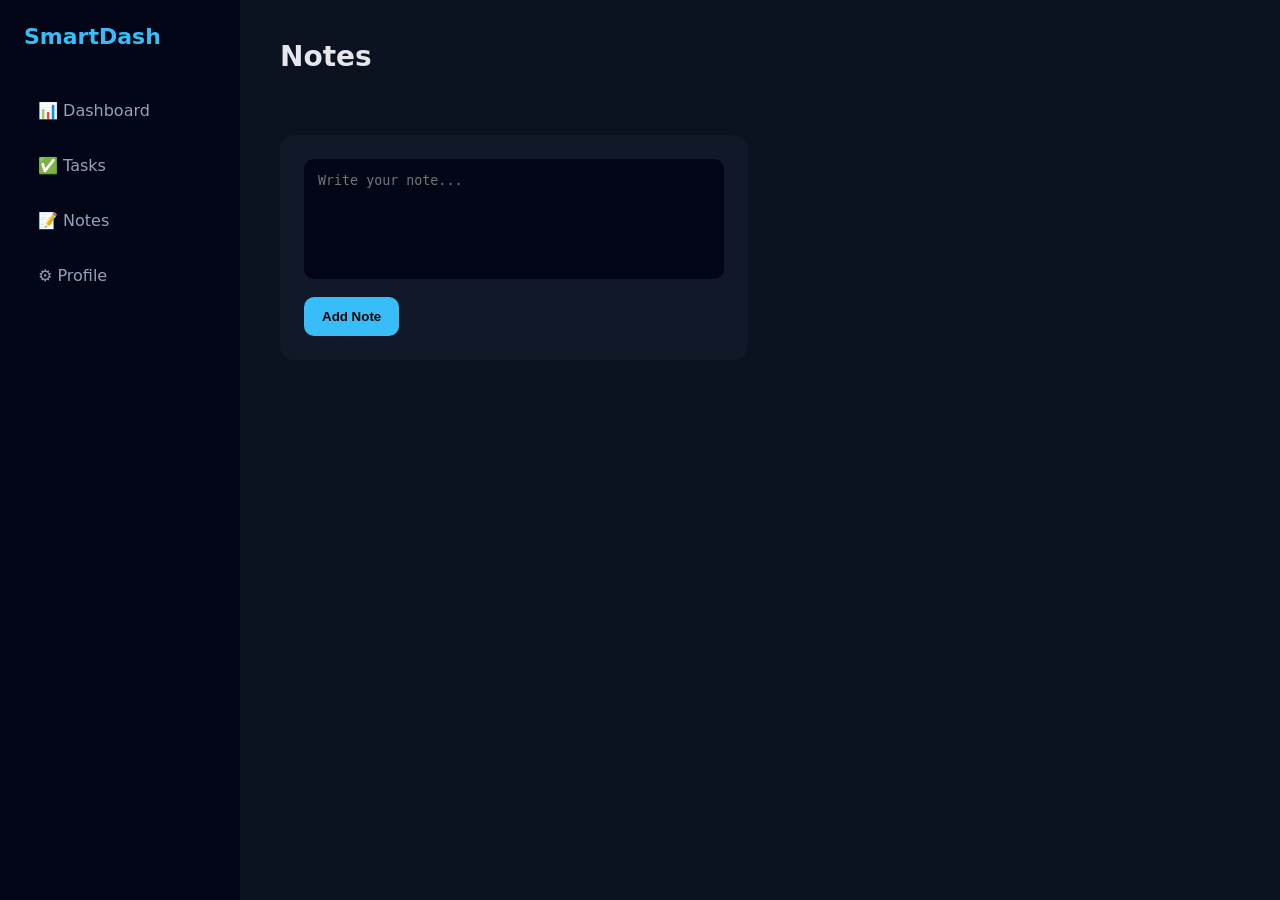
==== notes.html @ f32e3cf8 "first commit" ====
<!DOCTYPE html>
<html lang="en">

<head>
    <meta charset="UTF-8" />
    <title>Smart Dashboard</title>
    <link rel="stylesheet" href="css/style.css" />
    <meta name="viewport" content="width=device-width, initial-scale=1.0">

</head>

<body>
    <div class="app">

        <!-- SIDEBAR -->
        <aside class="sidebar">
            <h2 class="logo">SmartDash</h2>
            <nav>
                <a href="index.html">📊 Dashboard</a>
                <a href="tasks.html">✅ Tasks</a>
                <a href="notes.html">📝 Notes</a>
                <a href="profile.html">⚙️ Profile</a>

            </nav>
        </aside>

        <!-- MAIN CONTENT -->
        <main class="content">
            <div class="page">

                <h1 class="page-title">Notes</h1>

                <div class="grid grid-2">
                    <div class="card">
                        <textarea id="noteInput" placeholder="Write your note..."></textarea>
                        <button id="addNoteBtn">Add Note</button>
                    </div>

                    <div id="notesContainer" class="grid"></div>
                </div>

            </div>
        </main>




        <!-- PAGE CONTENT GOES HERE -->

        </main>
    </div>
</body>
<script src="js/notes.js"></script>

</html>
---- css/style.css ----
:root {
  --bg-main: #0b1220;
  --bg-sidebar: #020617;
  --bg-card: #111827;
  --primary: #38bdf8;
  --danger: #ef4444;
  --text-main: #e5e7eb;
  --text-muted: #94a3b8;
  --radius: 14px;
}

* {
  box-sizing: border-box;
  margin: 0;
  padding: 0;
}

body {
  font-family: system-ui, sans-serif;
  background: var(--bg-main);
  color: var(--text-main);
}

.app {
  display: grid;
  grid-template-columns: 240px 1fr;
  min-height: 100vh;
}

/* SIDEBAR */
.sidebar {
  background: var(--bg-sidebar);
  padding: 24px;
}

.logo {
  color: var(--primary);
  font-size: 22px;
  font-weight: 600;
  margin-bottom: 40px;
}

.sidebar a {
  display: block;
  padding: 12px 14px;
  margin-bottom: 12px;
  border-radius: 10px;
  text-decoration: none;
  color: var(--text-muted);
}

.sidebar a:hover {
  background: var(--bg-card);
  color: var(--text-main);
}

/* MAIN CONTENT */
.content {
  padding: 40px;
}

.page-title {
  font-size: 28px;
  margin-bottom: 30px;
}

/* GRID SYSTEM */
.grid {
  display: grid;
  gap: 24px;
}

.grid-3 {
  grid-template-columns: repeat(3, 1fr);
}

.grid-2 {
  grid-template-columns: repeat(2, 1fr);
}

/* CARD */
.card {
  background: var(--bg-card);
  padding: 24px;
  border-radius: var(--radius);
}

/* DASHBOARD STATS */
.stat {
  display: flex;
  flex-direction: column;
  gap: 10px;
}

.stat span {
  font-size: 32px;
  font-weight: 600;
}

/* INPUTS */
input,
textarea {
  width: 100%;
  padding: 14px;
  border-radius: 10px;
  border: none;
  background: #020617;
  color: var(--text-main);
  margin-bottom: 14px;
}

textarea {
  resize: none;
  height: 120px;
}

/* BUTTONS */
button {
  padding: 12px 18px;
  border-radius: 10px;
  border: none;
  background: var(--primary);
  font-weight: 600;
  cursor: pointer;
}

button.danger {
  background: var(--danger);
  color: white;
}

/* TASK / NOTE ITEM */
.item {
  display: flex;
  align-items: center;
  justify-content: space-between;
  gap: 12px;
}

.item-left {
  display: flex;
  align-items: center;
  gap: 12px;
}

.done {
  text-decoration: line-through;
  color: var(--text-muted);
}

/* LIGHT MODE */
body.light {
  --bg-main: #f8fafc;
  --bg-card: #ffffff;
  --text-main: #020617;
  --text-muted: #475569;
}

/* PAGE WRAPPER */
.page {
  max-width: 1100px;
  margin: 0 auto;
  display: flex;
  flex-direction: column;
  gap: 32px;
}

/* SMOOTH TRANSITIONS */
* {
  transition: all 0.25s ease;
}

/* CARD HOVER */
.card:hover {
  transform: translateY(-6px);
  box-shadow: 0 18px 40px rgba(0, 0, 0, 0.4);
}

/* BUTTON HOVER */
button:hover {
  transform: translateY(-2px) scale(1.02);
  opacity: 0.95;
}

/* SIDEBAR LINK HOVER */
.sidebar a:hover {
  padding-left: 18px;
}

/* TASK / NOTE ITEM HOVER */
.item:hover {
  background: rgba(255, 255, 255, 0.03);
}

/* INPUT FOCUS */
input:focus,
textarea:focus {
  outline: none;
  box-shadow: 0 0 0 2px var(--primary);
}

/* PAGE LOAD FADE */
.page {
  animation: fadeIn 0.6s ease;
}

@keyframes fadeIn {
  from {
    opacity: 0;
    transform: translateY(12px);
  }
  to {
    opacity: 1;
    transform: translateY(0);
  }
}

/* =========================
   MOBILE RESPONSIVENESS
   ========================= */

@media (max-width: 768px) {

  /* Layout: Sidebar moves to top */
  .app {
    grid-template-columns: 1fr;
  }

  .sidebar {
    width: 100%;
    display: flex;
    align-items: center;
    justify-content: space-between;
  }

  .sidebar nav {
    display: flex;
    gap: 10px;
  }

  .sidebar a {
    margin-bottom: 0;
    padding: 8px 10px;
    font-size: 14px;
  }

  /* Content padding reduced */
  .content {
    padding: 20px;
  }

  /* Page wrapper full width */
  .page {
    max-width: 100%;
    gap: 24px;
  }

  /* Grids become single column */
  .grid-2,
  .grid-3 {
    grid-template-columns: 1fr;
  }

  /* Dashboard stats text */
  .stat span {
    font-size: 26px;
  }

  /* Inputs & buttons full width */
  input,
  textarea,
  button {
    width: 100%;
  }

  button {
    padding: 14px;
  }

  /* Task & note items stack nicely */
  .item {
    flex-direction: column;
    align-items: flex-start;
    gap: 10px;
  }

  .item-left {
    width: 100%;
  }
}
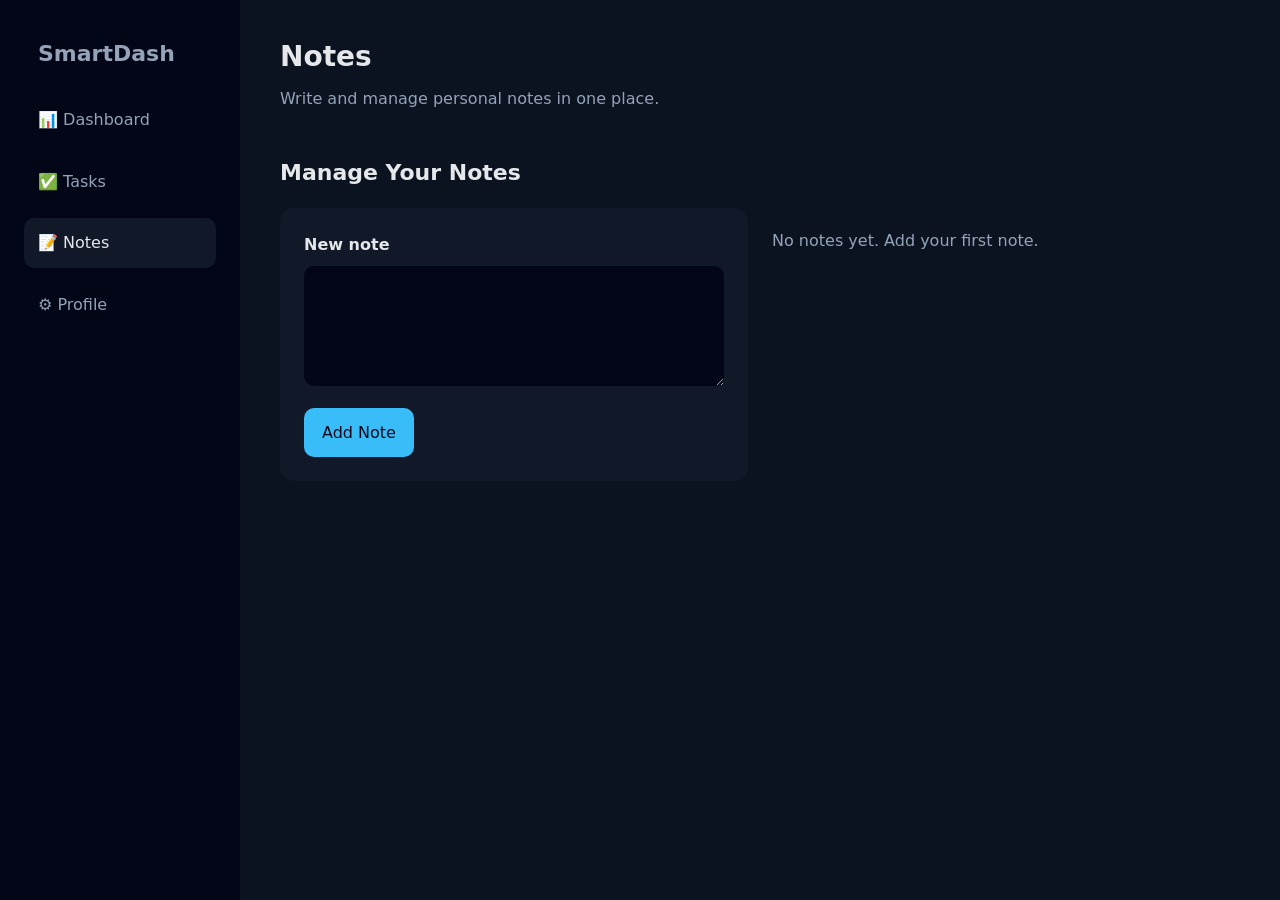
==== commit 5bd3c4d3: "Optimize website for SEO" ====
--- a/notes.html
+++ b/notes.html
@@ -2,54 +2,140 @@
 <html lang="en">
 
 <head>
-    <meta charset="UTF-8" />
-    <title>Smart Dashboard</title>
-    <link rel="stylesheet" href="css/style.css" />
-    <meta name="viewport" content="width=device-width, initial-scale=1.0">
+
+    <meta charset="UTF-8">
+
+    <meta name="viewport"
+        content="width=device-width, initial-scale=1.0">
+
+    <title>Notes - Smart Dashboard</title>
+
+    <meta name="description"
+        content="Create, save, and manage personal notes with the Smart Dashboard notes tool.">
+
+    <meta name="robots"
+        content="index, follow">
+
+    <link rel="canonical"
+        href="https://smartdashboard-tc2q.onrender.com/notes.html">
+
+    <meta property="og:title"
+        content="Notes - Smart Dashboard">
+
+    <meta property="og:description"
+        content="Create, save, and manage personal notes with the Smart Dashboard notes tool.">
+
+    <meta property="og:type"
+        content="website">
+
+    <meta property="og:url"
+        content="https://smartdashboard-tc2q.onrender.com/notes.html">
+
+    <link rel="stylesheet"
+        href="css/style.css">
 
 </head>
 
 <body>
+
     <div class="app">
 
         <!-- SIDEBAR -->
         <aside class="sidebar">
-            <h2 class="logo">SmartDash</h2>
-            <nav>
-                <a href="index.html">📊 Dashboard</a>
-                <a href="tasks.html">✅ Tasks</a>
-                <a href="notes.html">📝 Notes</a>
-                <a href="profile.html">⚙️ Profile</a>
+
+            <a class="logo"
+                href="/"
+                aria-label="Smart Dashboard home">
+                SmartDash
+            </a>
+
+            <nav aria-label="Main navigation">
+
+                <a href="/">
+                    📊 Dashboard
+                </a>
+
+                <a href="tasks.html">
+                    ✅ Tasks
+                </a>
+
+                <a href="notes.html"
+                    aria-current="page">
+                    📝 Notes
+                </a>
+
+                <a href="profile.html">
+                    ⚙️ Profile
+                </a>
 
             </nav>
+
         </aside>
 
         <!-- MAIN CONTENT -->
         <main class="content">
+
             <div class="page">
 
-                <h1 class="page-title">Notes</h1>
+                <header>
 
-                <div class="grid grid-2">
-                    <div class="card">
-                        <textarea id="noteInput" placeholder="Write your note..."></textarea>
-                        <button id="addNoteBtn">Add Note</button>
+                    <h1 class="page-title">
+                        Notes
+                    </h1>
+
+                    <p class="intro-text">
+                        Write and manage personal notes in one place.
+                    </p>
+
+                </header>
+
+                <section aria-labelledby="notes-tools-heading">
+
+                    <h2 id="notes-tools-heading"
+                        class="section-title">
+                        Manage Your Notes
+                    </h2>
+
+                    <div class="grid grid-2">
+
+                        <div class="card">
+
+                            <label for="noteInput">
+                                New note
+                            </label>
+
+                            <textarea
+                                id="noteInput"
+                                placeholder="Write your note..."
+                                aria-label="New note">
+                            </textarea>
+
+                            <button
+                                id="addNoteBtn"
+                                type="button">
+                                Add Note
+                            </button>
+
+                        </div>
+
+                        <div
+                            id="notesContainer"
+                            class="grid"
+                            aria-live="polite">
+                        </div>
+
                     </div>
 
-                    <div id="notesContainer" class="grid"></div>
-                </div>
+                </section>
 
             </div>
+
         </main>
 
+    </div>
 
+    <script src="js/notes.js" defer></script>
 
-
-        <!-- PAGE CONTENT GOES HERE -->
-
-        </main>
-    </div>
 </body>
-<script src="js/notes.js"></script>
 
 </html>
--- a/css/style.css
+++ b/css/style.css
@@ -15,10 +15,19 @@
   padding: 0;
 }
 
+html {
+  scroll-behavior: smooth;
+}
+
 body {
   font-family: system-ui, sans-serif;
   background: var(--bg-main);
   color: var(--text-main);
+  line-height: 1.6;
+}
+
+a {
+  color: inherit;
 }
 
 .app {
@@ -28,16 +37,19 @@
 }
 
 /* SIDEBAR */
+
 .sidebar {
   background: var(--bg-sidebar);
   padding: 24px;
 }
 
 .logo {
+  display: block;
   color: var(--primary);
   font-size: 22px;
   font-weight: 600;
   margin-bottom: 40px;
+  text-decoration: none;
 }
 
 .sidebar a {
@@ -49,22 +61,46 @@
   color: var(--text-muted);
 }
 
-.sidebar a:hover {
+.sidebar a:hover,
+.sidebar a[aria-current="page"] {
   background: var(--bg-card);
   color: var(--text-main);
 }
 
 /* MAIN CONTENT */
+
 .content {
   padding: 40px;
 }
 
 .page-title {
   font-size: 28px;
-  margin-bottom: 30px;
+  line-height: 1.2;
+  margin-bottom: 12px;
+}
+
+.section-title {
+  font-size: 22px;
+  margin-bottom: 18px;
+}
+
+.intro-text,
+.section-text,
+.datetime {
+  color: var(--text-muted);
+}
+
+.intro-text {
+  max-width: 760px;
+  margin-bottom: 12px;
+}
+
+.datetime {
+  font-size: 14px;
 }
 
 /* GRID SYSTEM */
+
 .grid {
   display: grid;
   gap: 24px;
@@ -78,14 +114,31 @@
   grid-template-columns: repeat(2, 1fr);
 }
 
+/* PAGE WRAPPER */
+
+.page {
+  max-width: 1100px;
+  margin: 0 auto;
+  display: flex;
+  flex-direction: column;
+  gap: 32px;
+}
+
 /* CARD */
+
 .card {
   background: var(--bg-card);
   padding: 24px;
   border-radius: var(--radius);
 }
 
+.card h2,
+.card h3 {
+  margin-bottom: 12px;
+}
+
 /* DASHBOARD STATS */
+
 .stat {
   display: flex;
   flex-direction: column;
@@ -97,7 +150,33 @@
   font-weight: 600;
 }
 
-/* INPUTS */
+/* QUICK LINKS */
+
+.quick-links {
+  display: flex;
+  flex-wrap: wrap;
+  gap: 12px;
+  margin-top: 20px;
+}
+
+.button-link {
+  display: inline-block;
+  padding: 12px 18px;
+  border-radius: 10px;
+  background: var(--primary);
+  color: #020617;
+  font-weight: 600;
+  text-decoration: none;
+}
+
+/* FORMS */
+
+label {
+  display: block;
+  margin-bottom: 8px;
+  font-weight: 600;
+}
+
 input,
 textarea {
   width: 100%;
@@ -107,21 +186,25 @@
   background: #020617;
   color: var(--text-main);
   margin-bottom: 14px;
+  font: inherit;
 }
 
 textarea {
-  resize: none;
-  height: 120px;
+  resize: vertical;
+  min-height: 120px;
 }
 
 /* BUTTONS */
+
 button {
   padding: 12px 18px;
   border-radius: 10px;
   border: none;
   background: var(--primary);
+  color: #020617;
   font-weight: 600;
   cursor: pointer;
+  font: inherit;
 }
 
 button.danger {
@@ -129,7 +212,14 @@
   color: white;
 }
 
+button:hover,
+.button-link:hover {
+  transform: translateY(-2px);
+  opacity: 0.95;
+}
+
 /* TASK / NOTE ITEM */
+
 .item {
   display: flex;
   align-items: center;
@@ -141,6 +231,12 @@
   display: flex;
   align-items: center;
   gap: 12px;
+  min-width: 0;
+}
+
+.item-left input {
+  width: auto;
+  margin: 0;
 }
 
 .done {
@@ -148,7 +244,23 @@
   color: var(--text-muted);
 }
 
+.empty-state {
+  color: var(--text-muted);
+  padding: 20px 0;
+}
+
+/* FOCUS STATES */
+
+a:focus-visible,
+button:focus-visible,
+input:focus-visible,
+textarea:focus-visible {
+  outline: 3px solid var(--primary);
+  outline-offset: 2px;
+}
+
 /* LIGHT MODE */
+
 body.light {
   --bg-main: #f8fafc;
   --bg-card: #ffffff;
@@ -156,43 +268,15 @@
   --text-muted: #475569;
 }
 
-/* PAGE WRAPPER */
-.page {
-  max-width: 1100px;
-  margin: 0 auto;
-  display: flex;
-  flex-direction: column;
-  gap: 32px;
-}
-
-/* SMOOTH TRANSITIONS */
-* {
-  transition: all 0.25s ease;
-}
-
 /* CARD HOVER */
+
 .card:hover {
   transform: translateY(-6px);
   box-shadow: 0 18px 40px rgba(0, 0, 0, 0.4);
 }
 
-/* BUTTON HOVER */
-button:hover {
-  transform: translateY(-2px) scale(1.02);
-  opacity: 0.95;
-}
-
-/* SIDEBAR LINK HOVER */
-.sidebar a:hover {
-  padding-left: 18px;
-}
-
-/* TASK / NOTE ITEM HOVER */
-.item:hover {
-  background: rgba(255, 255, 255, 0.03);
-}
-
 /* INPUT FOCUS */
+
 input:focus,
 textarea:focus {
   outline: none;
@@ -200,28 +284,29 @@
 }
 
 /* PAGE LOAD FADE */
+
 .page {
   animation: fadeIn 0.6s ease;
 }
 
 @keyframes fadeIn {
+
   from {
     opacity: 0;
     transform: translateY(12px);
   }
+
   to {
     opacity: 1;
     transform: translateY(0);
   }
-}
-
-/* =========================
-   MOBILE RESPONSIVENESS
-   ========================= */
+
+}
+
+/* MOBILE RESPONSIVENESS */
 
 @media (max-width: 768px) {
 
-  /* Layout: Sidebar moves to top */
   .app {
     grid-template-columns: 1fr;
   }
@@ -231,10 +316,16 @@
     display: flex;
     align-items: center;
     justify-content: space-between;
+    gap: 16px;
+  }
+
+  .logo {
+    margin-bottom: 0;
   }
 
   .sidebar nav {
     display: flex;
+    flex-wrap: wrap;
     gap: 10px;
   }
 
@@ -244,29 +335,24 @@
     font-size: 14px;
   }
 
-  /* Content padding reduced */
   .content {
     padding: 20px;
   }
 
-  /* Page wrapper full width */
   .page {
     max-width: 100%;
     gap: 24px;
   }
 
-  /* Grids become single column */
   .grid-2,
   .grid-3 {
     grid-template-columns: 1fr;
   }
 
-  /* Dashboard stats text */
   .stat span {
     font-size: 26px;
   }
 
-  /* Inputs & buttons full width */
   input,
   textarea,
   button {
@@ -277,7 +363,6 @@
     padding: 14px;
   }
 
-  /* Task & note items stack nicely */
   .item {
     flex-direction: column;
     align-items: flex-start;
@@ -287,4 +372,5 @@
   .item-left {
     width: 100%;
   }
-}
+
+}
